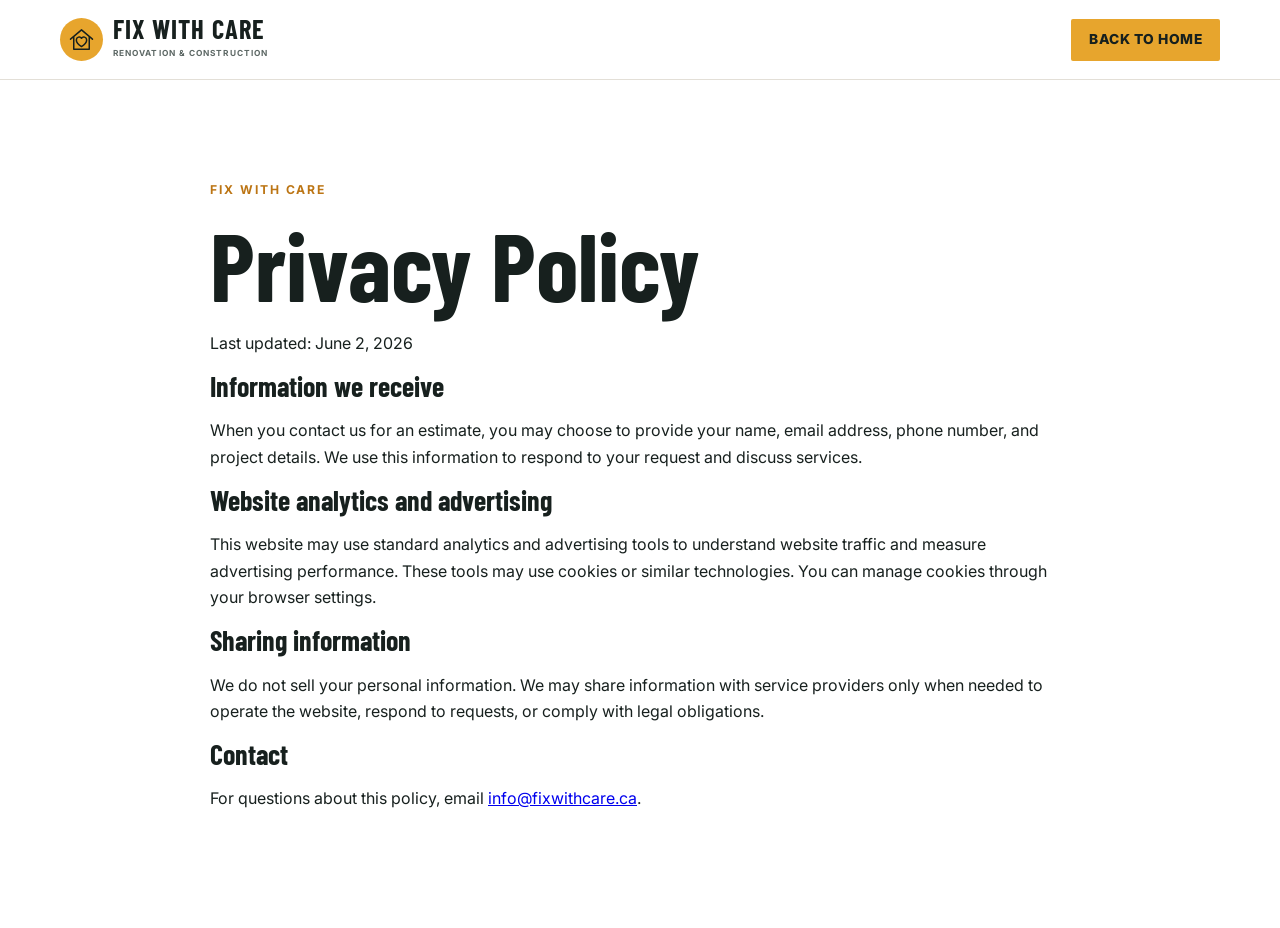
==== privacy.html @ b5952557 "Build Fix With Care website" ====
<!doctype html>
<html lang="en">
  <head>
    <meta charset="UTF-8" />
    <meta name="viewport" content="width=device-width, initial-scale=1.0" />
    <title>Privacy Policy | Fix With Care</title>
    <meta name="description" content="Privacy policy for the Fix With Care website." />
    <link rel="icon" href="/assets/favicon.svg" type="image/svg+xml" />
    <link rel="stylesheet" href="/styles.css" />
  </head>
  <body>
    <header class="site-header">
      <a class="brand" href="/">
        <span class="brand-mark" aria-hidden="true"><svg viewBox="0 0 48 48"><path d="M7 23.5 24 9l17 14.5" /><path d="M12 21v18h24V21" /><path d="M24 35s-8-4.6-8-10.1c0-4.6 5.8-6.7 8-2.7 2.2-4 8-1.9 8 2.7C32 30.4 24 35 24 35Z" /></svg></span>
        <span><strong>FIX WITH CARE</strong><small>RENOVATION & CONSTRUCTION</small></span>
      </a>
      <a class="button button-small" href="/">Back to Home</a>
    </header>
    <main class="section container" style="max-width:860px">
      <p class="eyebrow">Fix With Care</p>
      <h1 style="font-size:clamp(3.5rem,8vw,6rem)">Privacy Policy</h1>
      <p>Last updated: June 2, 2026</p>
      <h3>Information we receive</h3>
      <p>When you contact us for an estimate, you may choose to provide your name, email address, phone number, and project details. We use this information to respond to your request and discuss services.</p>
      <h3>Website analytics and advertising</h3>
      <p>This website may use standard analytics and advertising tools to understand website traffic and measure advertising performance. These tools may use cookies or similar technologies. You can manage cookies through your browser settings.</p>
      <h3>Sharing information</h3>
      <p>We do not sell your personal information. We may share information with service providers only when needed to operate the website, respond to requests, or comply with legal obligations.</p>
      <h3>Contact</h3>
      <p>For questions about this policy, email <a href="mailto:info@fixwithcare.ca">info@fixwithcare.ca</a>.</p>
    </main>
  </body>
</html>
---- styles.css ----
@import url("https://fonts.googleapis.com/css2?family=Barlow+Condensed:wght@600;700;800&family=Inter:wght@400;500;600;700&display=swap");

:root{--ink:#17201e;--muted:#5d6865;--cream:#f6f3ed;--paper:#fff;--amber:#e7a52d;--amber-dark:#bc7514;--green:#21463b;--line:#ddd8cd;--shadow:0 18px 45px rgba(26,36,33,.1)}*{box-sizing:border-box}html{scroll-behavior:smooth}body{margin:0;color:var(--ink);background:var(--paper);font-family:Inter,Arial,sans-serif;font-size:16px;line-height:1.65}.container{width:min(1160px,calc(100% - 40px));margin-inline:auto}h1,h2,h3{font-family:"Barlow Condensed",Impact,sans-serif;line-height:1.04;margin:0}h2{font-size:clamp(2.55rem,5vw,4rem);letter-spacing:-.02em}h3{font-size:1.75rem}.eyebrow{margin:0 0 14px;color:var(--amber-dark);font-weight:700;font-size:.76rem;letter-spacing:.16em;text-transform:uppercase}.section{padding:100px 0}.section-heading{max-width:700px;margin-bottom:42px}.section-heading>p:last-child,.lead{color:var(--muted);font-size:1.05rem}.site-header{height:80px;padding:0 max(20px,calc((100vw - 1160px)/2));display:flex;align-items:center;justify-content:space-between;gap:30px;background:#fff;position:sticky;top:0;z-index:10;border-bottom:1px solid rgba(221,216,205,.8)}.brand{display:flex;gap:10px;align-items:center;text-decoration:none;color:var(--ink)}.brand-mark{width:43px;height:43px;border-radius:50%;display:grid;place-items:center;background:var(--amber)}.brand-mark svg{width:31px;height:31px;fill:none;stroke:var(--ink);stroke-linecap:round;stroke-linejoin:round;stroke-width:2.3}.brand strong{display:block;font-family:"Barlow Condensed",Impact,sans-serif;font-size:1.65rem;line-height:.85;letter-spacing:.04em}.brand small{display:block;margin-top:6px;color:var(--muted);font-size:.52rem;font-weight:700;letter-spacing:.13em}.site-nav{display:flex;gap:26px;align-items:center}.site-nav a,.footer-links a{text-decoration:none;color:var(--ink);font-size:.86rem;font-weight:700}.site-nav a:not(.button):hover,.footer-links a:hover{color:var(--amber-dark)}.button{display:inline-flex;align-items:center;justify-content:center;min-height:52px;padding:0 24px;border:0;border-radius:2px;background:var(--amber);color:#17201e;text-decoration:none;font-family:Inter,sans-serif;font-size:.86rem;font-weight:800;letter-spacing:.035em;text-transform:uppercase;cursor:pointer;transition:.2s}.button:hover{background:#f4b744;transform:translateY(-2px)}.button-small{min-height:42px;padding-inline:18px}.hero{position:relative;min-height:680px;display:grid;align-items:center;overflow:hidden;background:#18211e}.hero-image,.hero-overlay{position:absolute;inset:0;width:100%;height:100%;object-fit:cover}.hero-overlay{background:linear-gradient(90deg,rgba(19,27,25,.98) 0%,rgba(19,27,25,.87) 35%,rgba(19,27,25,.36) 67%,rgba(19,27,25,.12) 100%)}.hero-content{position:relative;z-index:1;color:#fff}.hero h1{max-width:700px;font-size:clamp(4.7rem,9vw,7.7rem);letter-spacing:-.035em;text-transform:uppercase}.hero h1 span{color:var(--amber)}.hero-copy{max-width:590px;margin:21px 0 28px;color:#e9eee9;font-size:1.08rem}.hero-actions{display:flex;align-items:center;gap:28px}.text-link{color:#fff;font-weight:700;text-decoration:none;font-size:.88rem}.text-link span{display:inline-block;margin-left:6px;color:var(--amber)}.trust-strip{display:grid;grid-template-columns:repeat(4,1fr);background:var(--green);color:#fff;padding:0 max(20px,calc((100vw - 1160px)/2))}.trust-strip div{min-height:74px;display:flex;align-items:center;gap:12px;padding:0 15px;border-right:1px solid rgba(255,255,255,.15);font-size:.82rem;letter-spacing:.035em;text-transform:uppercase}.trust-strip div:first-child{border-left:1px solid rgba(255,255,255,.15)}.trust-strip span{color:var(--amber);font-size:1.4rem}.service-grid{display:grid;grid-template-columns:repeat(3,1fr);gap:16px}.service-card{padding:28px 25px 23px;border:1px solid var(--line);background:#fff;transition:.2s}.service-card:hover{border-color:var(--amber);box-shadow:var(--shadow);transform:translateY(-4px)}.service-card.featured{background:var(--green);border-color:var(--green);color:#fff}.service-card .icon{width:48px;height:48px;display:grid;place-items:center;margin-bottom:22px;border-radius:50%;background:#f8efd9;color:var(--amber-dark);font-size:1.65rem;font-weight:700}.service-card.featured .icon{background:var(--amber);color:var(--ink)}.service-card p{min-height:52px;margin:8px 0 15px;color:var(--muted);font-size:.9rem}.service-card.featured p{color:#d6dfdc}.service-card ul{margin:0;padding-left:18px;color:var(--muted);font-size:.83rem}.service-card.featured ul{color:#edf3f1}.service-card li{margin-bottom:4px}.why-us{background:var(--cream)}.split{display:grid;grid-template-columns:1fr 1fr;gap:70px;align-items:center}.why-list>div{display:flex;gap:20px;padding:22px 0;border-bottom:1px solid var(--line)}.why-list strong{font-family:"Barlow Condensed";font-size:1.6rem;color:var(--amber-dark)}.why-list b,.why-list small{display:block}.why-list b{font-size:.95rem}.why-list small{margin-top:3px;color:var(--muted)}.process .compact{margin-bottom:30px}.steps{display:grid;grid-template-columns:repeat(3,1fr);gap:16px}.steps article{padding:25px;background:var(--cream);border-top:4px solid var(--amber)}.steps span{display:block;margin-bottom:18px;font-family:"Barlow Condensed";font-size:2rem;color:var(--amber-dark)}.steps p{margin-bottom:0;color:var(--muted);font-size:.9rem}.estimate{background:var(--green);color:#fff}.estimate .eyebrow{color:var(--amber)}.estimate .lead{color:#dce4e1}.contact-note{margin-top:35px;color:#dce4e1}.contact-note a{color:var(--amber);font-weight:700}.estimate-form{display:grid;grid-template-columns:1fr 1fr;gap:14px;padding:25px;background:#fff;color:var(--ink);box-shadow:var(--shadow)}.estimate-form label{display:flex;flex-direction:column;gap:4px;color:#47504e;font-size:.72rem;font-weight:700;letter-spacing:.06em;text-transform:uppercase}.estimate-form label:nth-last-of-type(1){grid-column:1/-1}input,select,textarea{width:100%;padding:10px;border:1px solid var(--line);border-radius:0;background:#fff;color:var(--ink);font:inherit;font-size:.89rem}textarea{resize:vertical}.estimate-form .button{grid-column:1/-1}.form-note{grid-column:1/-1;color:var(--muted);font-size:.7rem}.site-footer{padding:39px 0 16px;background:#17201e;color:#fff}.site-footer .brand{color:#fff}.site-footer .brand-mark{background:var(--amber)}.site-footer .brand small{color:#c8cfcd}.footer-grid{display:grid;grid-template-columns:1.2fr 1fr auto;gap:30px;align-items:center}.footer-grid p{color:#c8cfcd;font-size:.84rem}.footer-links{display:flex;gap:20px}.footer-links a{color:#fff}.copyright{padding-top:24px;margin-top:24px;border-top:1px solid rgba(255,255,255,.12);color:#a7b0ad;font-size:.72rem}.menu-toggle{display:none}.sr-only{position:absolute;width:1px;height:1px;padding:0;margin:-1px;overflow:hidden;clip:rect(0,0,0,0);white-space:nowrap;border:0}
@media(max-width:800px){.section{padding:74px 0}.site-header{height:70px}.site-header .brand-mark{width:38px;height:38px}.brand strong{font-size:1.4rem}.brand small{font-size:.46rem}.menu-toggle{display:grid;gap:4px;padding:7px;background:transparent;border:0}.menu-toggle span{display:block;width:24px;height:2px;background:var(--ink)}.site-nav{display:none;position:absolute;top:69px;left:0;right:0;padding:18px 20px 22px;background:#fff;border-bottom:1px solid var(--line);box-shadow:0 10px 20px rgba(0,0,0,.08)}.site-nav.open{display:grid}.site-nav a{padding:4px}.site-nav .button{margin-top:4px}.hero{min-height:610px}.hero-overlay{background:linear-gradient(90deg,rgba(19,27,25,.95),rgba(19,27,25,.63))}.hero h1{font-size:clamp(4.05rem,19vw,6rem)}.trust-strip{grid-template-columns:1fr 1fr;padding-inline:20px}.trust-strip div{min-height:62px;border-bottom:1px solid rgba(255,255,255,.15);font-size:.7rem}.service-grid,.steps,.split{grid-template-columns:1fr}.split{gap:35px}.service-card p{min-height:auto}.estimate-form{grid-template-columns:1fr;padding:18px}.estimate-form label{grid-column:1/-1}.footer-grid{grid-template-columns:1fr;gap:13px}.footer-grid p{margin:0}.footer-links{margin-top:5px}}
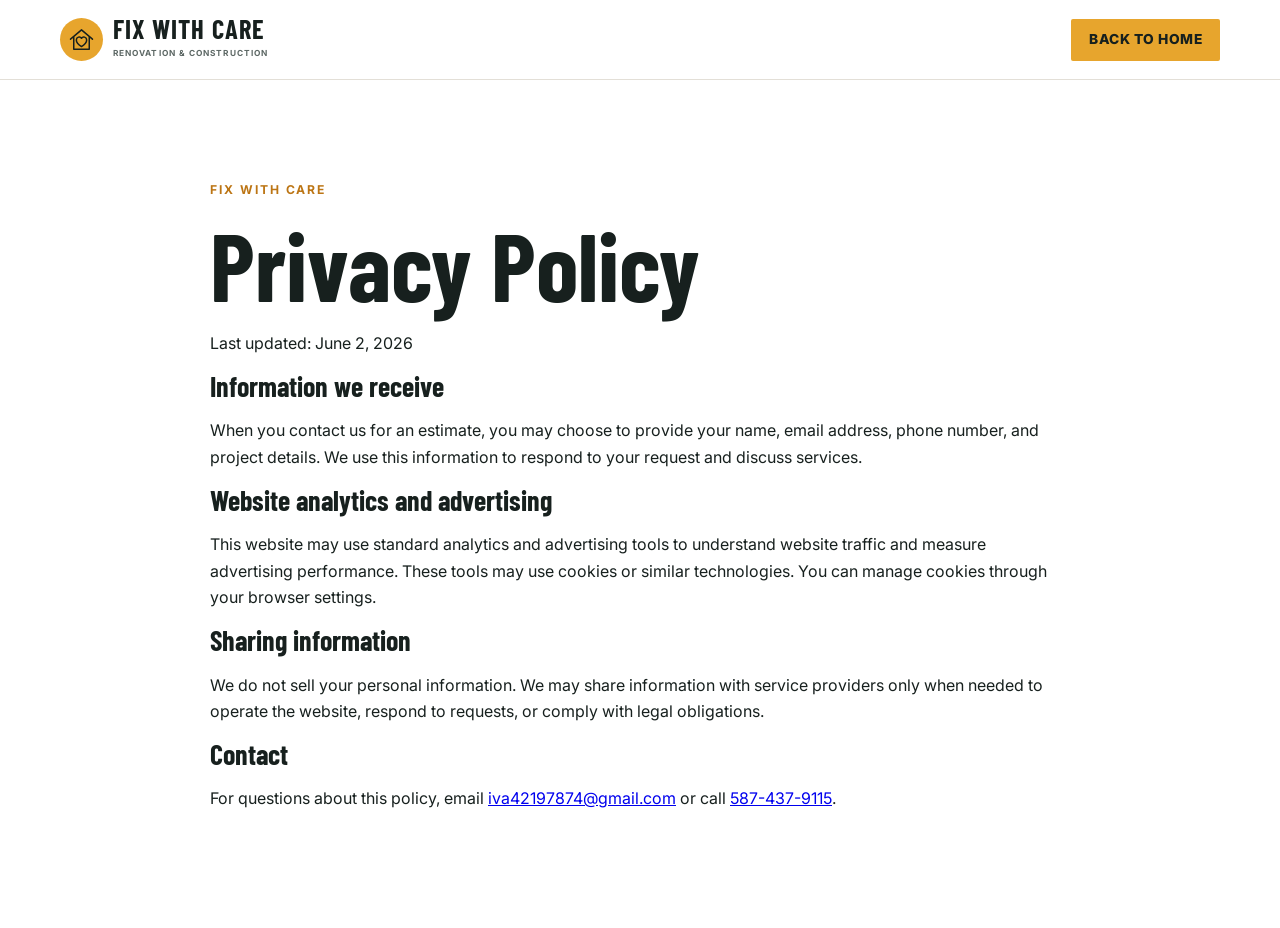
==== commit 1f94a946: "Update Fix With Care contact details" ====
--- a/privacy.html
+++ b/privacy.html
@@ -27,7 +27,7 @@
       <h3>Sharing information</h3>
       <p>We do not sell your personal information. We may share information with service providers only when needed to operate the website, respond to requests, or comply with legal obligations.</p>
       <h3>Contact</h3>
-      <p>For questions about this policy, email <a href="mailto:info@fixwithcare.ca">info@fixwithcare.ca</a>.</p>
+      <p>For questions about this policy, email <a href="mailto:iva42197874@gmail.com">iva42197874@gmail.com</a> or call <a href="tel:+15874379115">587-437-9115</a>.</p>
     </main>
   </body>
 </html>
--- a/styles.css
+++ b/styles.css
@@ -1,4 +1,4 @@
 @import url("https://fonts.googleapis.com/css2?family=Barlow+Condensed:wght@600;700;800&family=Inter:wght@400;500;600;700&display=swap");
 
-:root{--ink:#17201e;--muted:#5d6865;--cream:#f6f3ed;--paper:#fff;--amber:#e7a52d;--amber-dark:#bc7514;--green:#21463b;--line:#ddd8cd;--shadow:0 18px 45px rgba(26,36,33,.1)}*{box-sizing:border-box}html{scroll-behavior:smooth}body{margin:0;color:var(--ink);background:var(--paper);font-family:Inter,Arial,sans-serif;font-size:16px;line-height:1.65}.container{width:min(1160px,calc(100% - 40px));margin-inline:auto}h1,h2,h3{font-family:"Barlow Condensed",Impact,sans-serif;line-height:1.04;margin:0}h2{font-size:clamp(2.55rem,5vw,4rem);letter-spacing:-.02em}h3{font-size:1.75rem}.eyebrow{margin:0 0 14px;color:var(--amber-dark);font-weight:700;font-size:.76rem;letter-spacing:.16em;text-transform:uppercase}.section{padding:100px 0}.section-heading{max-width:700px;margin-bottom:42px}.section-heading>p:last-child,.lead{color:var(--muted);font-size:1.05rem}.site-header{height:80px;padding:0 max(20px,calc((100vw - 1160px)/2));display:flex;align-items:center;justify-content:space-between;gap:30px;background:#fff;position:sticky;top:0;z-index:10;border-bottom:1px solid rgba(221,216,205,.8)}.brand{display:flex;gap:10px;align-items:center;text-decoration:none;color:var(--ink)}.brand-mark{width:43px;height:43px;border-radius:50%;display:grid;place-items:center;background:var(--amber)}.brand-mark svg{width:31px;height:31px;fill:none;stroke:var(--ink);stroke-linecap:round;stroke-linejoin:round;stroke-width:2.3}.brand strong{display:block;font-family:"Barlow Condensed",Impact,sans-serif;font-size:1.65rem;line-height:.85;letter-spacing:.04em}.brand small{display:block;margin-top:6px;color:var(--muted);font-size:.52rem;font-weight:700;letter-spacing:.13em}.site-nav{display:flex;gap:26px;align-items:center}.site-nav a,.footer-links a{text-decoration:none;color:var(--ink);font-size:.86rem;font-weight:700}.site-nav a:not(.button):hover,.footer-links a:hover{color:var(--amber-dark)}.button{display:inline-flex;align-items:center;justify-content:center;min-height:52px;padding:0 24px;border:0;border-radius:2px;background:var(--amber);color:#17201e;text-decoration:none;font-family:Inter,sans-serif;font-size:.86rem;font-weight:800;letter-spacing:.035em;text-transform:uppercase;cursor:pointer;transition:.2s}.button:hover{background:#f4b744;transform:translateY(-2px)}.button-small{min-height:42px;padding-inline:18px}.hero{position:relative;min-height:680px;display:grid;align-items:center;overflow:hidden;background:#18211e}.hero-image,.hero-overlay{position:absolute;inset:0;width:100%;height:100%;object-fit:cover}.hero-overlay{background:linear-gradient(90deg,rgba(19,27,25,.98) 0%,rgba(19,27,25,.87) 35%,rgba(19,27,25,.36) 67%,rgba(19,27,25,.12) 100%)}.hero-content{position:relative;z-index:1;color:#fff}.hero h1{max-width:700px;font-size:clamp(4.7rem,9vw,7.7rem);letter-spacing:-.035em;text-transform:uppercase}.hero h1 span{color:var(--amber)}.hero-copy{max-width:590px;margin:21px 0 28px;color:#e9eee9;font-size:1.08rem}.hero-actions{display:flex;align-items:center;gap:28px}.text-link{color:#fff;font-weight:700;text-decoration:none;font-size:.88rem}.text-link span{display:inline-block;margin-left:6px;color:var(--amber)}.trust-strip{display:grid;grid-template-columns:repeat(4,1fr);background:var(--green);color:#fff;padding:0 max(20px,calc((100vw - 1160px)/2))}.trust-strip div{min-height:74px;display:flex;align-items:center;gap:12px;padding:0 15px;border-right:1px solid rgba(255,255,255,.15);font-size:.82rem;letter-spacing:.035em;text-transform:uppercase}.trust-strip div:first-child{border-left:1px solid rgba(255,255,255,.15)}.trust-strip span{color:var(--amber);font-size:1.4rem}.service-grid{display:grid;grid-template-columns:repeat(3,1fr);gap:16px}.service-card{padding:28px 25px 23px;border:1px solid var(--line);background:#fff;transition:.2s}.service-card:hover{border-color:var(--amber);box-shadow:var(--shadow);transform:translateY(-4px)}.service-card.featured{background:var(--green);border-color:var(--green);color:#fff}.service-card .icon{width:48px;height:48px;display:grid;place-items:center;margin-bottom:22px;border-radius:50%;background:#f8efd9;color:var(--amber-dark);font-size:1.65rem;font-weight:700}.service-card.featured .icon{background:var(--amber);color:var(--ink)}.service-card p{min-height:52px;margin:8px 0 15px;color:var(--muted);font-size:.9rem}.service-card.featured p{color:#d6dfdc}.service-card ul{margin:0;padding-left:18px;color:var(--muted);font-size:.83rem}.service-card.featured ul{color:#edf3f1}.service-card li{margin-bottom:4px}.why-us{background:var(--cream)}.split{display:grid;grid-template-columns:1fr 1fr;gap:70px;align-items:center}.why-list>div{display:flex;gap:20px;padding:22px 0;border-bottom:1px solid var(--line)}.why-list strong{font-family:"Barlow Condensed";font-size:1.6rem;color:var(--amber-dark)}.why-list b,.why-list small{display:block}.why-list b{font-size:.95rem}.why-list small{margin-top:3px;color:var(--muted)}.process .compact{margin-bottom:30px}.steps{display:grid;grid-template-columns:repeat(3,1fr);gap:16px}.steps article{padding:25px;background:var(--cream);border-top:4px solid var(--amber)}.steps span{display:block;margin-bottom:18px;font-family:"Barlow Condensed";font-size:2rem;color:var(--amber-dark)}.steps p{margin-bottom:0;color:var(--muted);font-size:.9rem}.estimate{background:var(--green);color:#fff}.estimate .eyebrow{color:var(--amber)}.estimate .lead{color:#dce4e1}.contact-note{margin-top:35px;color:#dce4e1}.contact-note a{color:var(--amber);font-weight:700}.estimate-form{display:grid;grid-template-columns:1fr 1fr;gap:14px;padding:25px;background:#fff;color:var(--ink);box-shadow:var(--shadow)}.estimate-form label{display:flex;flex-direction:column;gap:4px;color:#47504e;font-size:.72rem;font-weight:700;letter-spacing:.06em;text-transform:uppercase}.estimate-form label:nth-last-of-type(1){grid-column:1/-1}input,select,textarea{width:100%;padding:10px;border:1px solid var(--line);border-radius:0;background:#fff;color:var(--ink);font:inherit;font-size:.89rem}textarea{resize:vertical}.estimate-form .button{grid-column:1/-1}.form-note{grid-column:1/-1;color:var(--muted);font-size:.7rem}.site-footer{padding:39px 0 16px;background:#17201e;color:#fff}.site-footer .brand{color:#fff}.site-footer .brand-mark{background:var(--amber)}.site-footer .brand small{color:#c8cfcd}.footer-grid{display:grid;grid-template-columns:1.2fr 1fr auto;gap:30px;align-items:center}.footer-grid p{color:#c8cfcd;font-size:.84rem}.footer-links{display:flex;gap:20px}.footer-links a{color:#fff}.copyright{padding-top:24px;margin-top:24px;border-top:1px solid rgba(255,255,255,.12);color:#a7b0ad;font-size:.72rem}.menu-toggle{display:none}.sr-only{position:absolute;width:1px;height:1px;padding:0;margin:-1px;overflow:hidden;clip:rect(0,0,0,0);white-space:nowrap;border:0}
-@media(max-width:800px){.section{padding:74px 0}.site-header{height:70px}.site-header .brand-mark{width:38px;height:38px}.brand strong{font-size:1.4rem}.brand small{font-size:.46rem}.menu-toggle{display:grid;gap:4px;padding:7px;background:transparent;border:0}.menu-toggle span{display:block;width:24px;height:2px;background:var(--ink)}.site-nav{display:none;position:absolute;top:69px;left:0;right:0;padding:18px 20px 22px;background:#fff;border-bottom:1px solid var(--line);box-shadow:0 10px 20px rgba(0,0,0,.08)}.site-nav.open{display:grid}.site-nav a{padding:4px}.site-nav .button{margin-top:4px}.hero{min-height:610px}.hero-overlay{background:linear-gradient(90deg,rgba(19,27,25,.95),rgba(19,27,25,.63))}.hero h1{font-size:clamp(4.05rem,19vw,6rem)}.trust-strip{grid-template-columns:1fr 1fr;padding-inline:20px}.trust-strip div{min-height:62px;border-bottom:1px solid rgba(255,255,255,.15);font-size:.7rem}.service-grid,.steps,.split{grid-template-columns:1fr}.split{gap:35px}.service-card p{min-height:auto}.estimate-form{grid-template-columns:1fr;padding:18px}.estimate-form label{grid-column:1/-1}.footer-grid{grid-template-columns:1fr;gap:13px}.footer-grid p{margin:0}.footer-links{margin-top:5px}}
+:root{--ink:#17201e;--muted:#5d6865;--cream:#f6f3ed;--paper:#fff;--amber:#e7a52d;--amber-dark:#bc7514;--green:#21463b;--line:#ddd8cd;--shadow:0 18px 45px rgba(26,36,33,.1)}*{box-sizing:border-box}html{scroll-behavior:smooth}body{margin:0;color:var(--ink);background:var(--paper);font-family:Inter,Arial,sans-serif;font-size:16px;line-height:1.65}.container{width:min(1160px,calc(100% - 40px));margin-inline:auto}h1,h2,h3{font-family:"Barlow Condensed",Impact,sans-serif;line-height:1.04;margin:0}h2{font-size:clamp(2.55rem,5vw,4rem);letter-spacing:-.02em}h3{font-size:1.75rem}.eyebrow{margin:0 0 14px;color:var(--amber-dark);font-weight:700;font-size:.76rem;letter-spacing:.16em;text-transform:uppercase}.section{padding:100px 0}.section-heading{max-width:700px;margin-bottom:42px}.section-heading>p:last-child,.lead{color:var(--muted);font-size:1.05rem}.site-header{height:80px;padding:0 max(20px,calc((100vw - 1160px)/2));display:flex;align-items:center;justify-content:space-between;gap:30px;background:#fff;position:sticky;top:0;z-index:10;border-bottom:1px solid rgba(221,216,205,.8)}.brand{display:flex;gap:10px;align-items:center;text-decoration:none;color:var(--ink)}.brand-mark{width:43px;height:43px;border-radius:50%;display:grid;place-items:center;background:var(--amber)}.brand-mark svg{width:31px;height:31px;fill:none;stroke:var(--ink);stroke-linecap:round;stroke-linejoin:round;stroke-width:2.3}.brand strong{display:block;font-family:"Barlow Condensed",Impact,sans-serif;font-size:1.65rem;line-height:.85;letter-spacing:.04em}.brand small{display:block;margin-top:6px;color:var(--muted);font-size:.52rem;font-weight:700;letter-spacing:.13em}.site-nav{display:flex;gap:26px;align-items:center}.site-nav a,.footer-links a{text-decoration:none;color:var(--ink);font-size:.86rem;font-weight:700}.site-nav a:not(.button):hover,.footer-links a:hover{color:var(--amber-dark)}.button{display:inline-flex;align-items:center;justify-content:center;min-height:52px;padding:0 24px;border:0;border-radius:2px;background:var(--amber);color:#17201e;text-decoration:none;font-family:Inter,sans-serif;font-size:.86rem;font-weight:800;letter-spacing:.035em;text-transform:uppercase;cursor:pointer;transition:.2s}.button:hover{background:#f4b744;transform:translateY(-2px)}.button-small{min-height:42px;padding-inline:18px}.hero{position:relative;min-height:680px;display:grid;align-items:center;overflow:hidden;background:#18211e}.hero-image,.hero-overlay{position:absolute;inset:0;width:100%;height:100%;object-fit:cover}.hero-overlay{background:linear-gradient(90deg,rgba(19,27,25,.98) 0%,rgba(19,27,25,.87) 35%,rgba(19,27,25,.36) 67%,rgba(19,27,25,.12) 100%)}.hero-content{position:relative;z-index:1;color:#fff}.hero h1{max-width:700px;font-size:clamp(4.7rem,9vw,7.7rem);letter-spacing:-.035em;text-transform:uppercase}.hero h1 span{color:var(--amber)}.hero-copy{max-width:590px;margin:21px 0 28px;color:#e9eee9;font-size:1.08rem}.hero-actions{display:flex;align-items:center;gap:28px}.text-link{color:#fff;font-weight:700;text-decoration:none;font-size:.88rem}.text-link span{display:inline-block;margin-left:6px;color:var(--amber)}.trust-strip{display:grid;grid-template-columns:repeat(4,1fr);background:var(--green);color:#fff;padding:0 max(20px,calc((100vw - 1160px)/2))}.trust-strip div{min-height:74px;display:flex;align-items:center;gap:12px;padding:0 15px;border-right:1px solid rgba(255,255,255,.15);font-size:.82rem;letter-spacing:.035em;text-transform:uppercase}.trust-strip div:first-child{border-left:1px solid rgba(255,255,255,.15)}.trust-strip span{color:var(--amber);font-size:1.4rem}.service-grid{display:grid;grid-template-columns:repeat(3,1fr);gap:16px}.service-card{padding:28px 25px 23px;border:1px solid var(--line);background:#fff;transition:.2s}.service-card:hover{border-color:var(--amber);box-shadow:var(--shadow);transform:translateY(-4px)}.service-card.featured{background:var(--green);border-color:var(--green);color:#fff}.service-card .icon{width:48px;height:48px;display:grid;place-items:center;margin-bottom:22px;border-radius:50%;background:#f8efd9;color:var(--amber-dark);font-size:1.65rem;font-weight:700}.service-card.featured .icon{background:var(--amber);color:var(--ink)}.service-card p{min-height:52px;margin:8px 0 15px;color:var(--muted);font-size:.9rem}.service-card.featured p{color:#d6dfdc}.service-card ul{margin:0;padding-left:18px;color:var(--muted);font-size:.83rem}.service-card.featured ul{color:#edf3f1}.service-card li{margin-bottom:4px}.why-us{background:var(--cream)}.split{display:grid;grid-template-columns:1fr 1fr;gap:70px;align-items:center}.why-list>div{display:flex;gap:20px;padding:22px 0;border-bottom:1px solid var(--line)}.why-list strong{font-family:"Barlow Condensed";font-size:1.6rem;color:var(--amber-dark)}.why-list b,.why-list small{display:block}.why-list b{font-size:.95rem}.why-list small{margin-top:3px;color:var(--muted)}.process .compact{margin-bottom:30px}.steps{display:grid;grid-template-columns:repeat(3,1fr);gap:16px}.steps article{padding:25px;background:var(--cream);border-top:4px solid var(--amber)}.steps span{display:block;margin-bottom:18px;font-family:"Barlow Condensed";font-size:2rem;color:var(--amber-dark)}.steps p{margin-bottom:0;color:var(--muted);font-size:.9rem}.estimate{background:var(--green);color:#fff}.estimate .eyebrow{color:var(--amber)}.estimate .lead{color:#dce4e1}.contact-note{margin-top:35px;color:#dce4e1}.contact-note a{color:var(--amber);font-weight:700}.contact-image{max-width:390px;margin:32px 0 0;padding:10px;background:#fff;box-shadow:var(--shadow)}.contact-image img{display:block;width:100%;height:auto}.estimate-form{display:grid;grid-template-columns:1fr 1fr;gap:14px;padding:25px;background:#fff;color:var(--ink);box-shadow:var(--shadow)}.estimate-form label{display:flex;flex-direction:column;gap:4px;color:#47504e;font-size:.72rem;font-weight:700;letter-spacing:.06em;text-transform:uppercase}.estimate-form label:nth-last-of-type(1){grid-column:1/-1}input,select,textarea{width:100%;padding:10px;border:1px solid var(--line);border-radius:0;background:#fff;color:var(--ink);font:inherit;font-size:.89rem}textarea{resize:vertical}.estimate-form .button{grid-column:1/-1}.form-note{grid-column:1/-1;color:var(--muted);font-size:.7rem}.site-footer{padding:39px 0 16px;background:#17201e;color:#fff}.site-footer .brand{color:#fff}.site-footer .brand-mark{background:var(--amber)}.site-footer .brand small{color:#c8cfcd}.footer-grid{display:grid;grid-template-columns:1.2fr 1fr auto;gap:30px;align-items:center}.footer-grid p{color:#c8cfcd;font-size:.84rem}.footer-grid p a{color:var(--amber);font-weight:700;text-decoration:none}.footer-links{display:flex;gap:20px}.footer-links a{color:#fff}.copyright{padding-top:24px;margin-top:24px;border-top:1px solid rgba(255,255,255,.12);color:#a7b0ad;font-size:.72rem}.menu-toggle{display:none}.sr-only{position:absolute;width:1px;height:1px;padding:0;margin:-1px;overflow:hidden;clip:rect(0,0,0,0);white-space:nowrap;border:0}
+@media(max-width:800px){.section{padding:74px 0}.site-header{height:70px}.site-header .brand-mark{width:38px;height:38px}.brand strong{font-size:1.4rem}.brand small{font-size:.46rem}.menu-toggle{display:grid;gap:4px;padding:7px;background:transparent;border:0}.menu-toggle span{display:block;width:24px;height:2px;background:var(--ink)}.site-nav{display:none;position:absolute;top:69px;left:0;right:0;padding:18px 20px 22px;background:#fff;border-bottom:1px solid var(--line);box-shadow:0 10px 20px rgba(0,0,0,.08)}.site-nav.open{display:grid}.site-nav a{padding:4px}.site-nav .button{margin-top:4px}.hero{min-height:610px}.hero-overlay{background:linear-gradient(90deg,rgba(19,27,25,.95),rgba(19,27,25,.63))}.hero h1{font-size:clamp(4.05rem,19vw,6rem)}.trust-strip{grid-template-columns:1fr 1fr;padding-inline:20px}.trust-strip div{min-height:62px;border-bottom:1px solid rgba(255,255,255,.15);font-size:.7rem}.service-grid,.steps,.split{grid-template-columns:1fr}.split{gap:35px}.service-card p{min-height:auto}.contact-image{max-width:100%;margin-top:24px}.estimate-form{grid-template-columns:1fr;padding:18px}.estimate-form label{grid-column:1/-1}.footer-grid{grid-template-columns:1fr;gap:13px}.footer-grid p{margin:0}.footer-links{margin-top:5px}}
